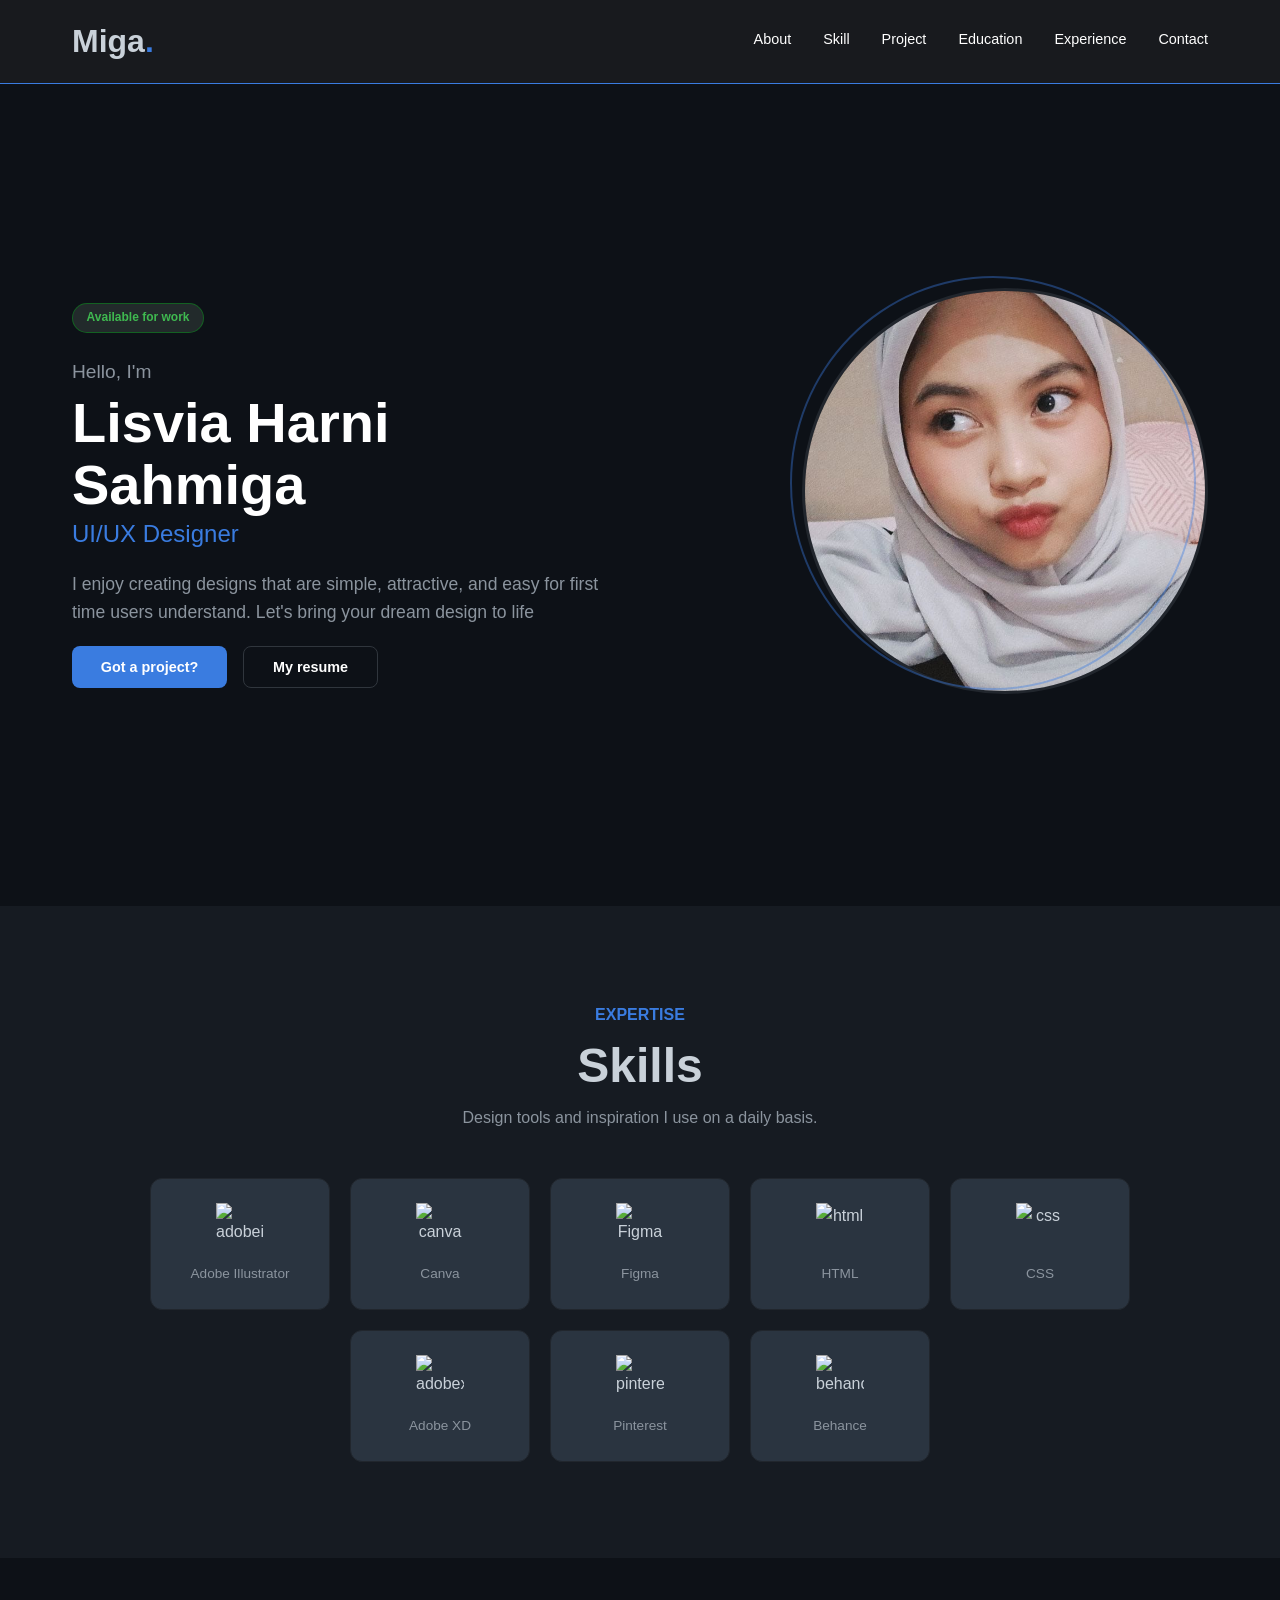
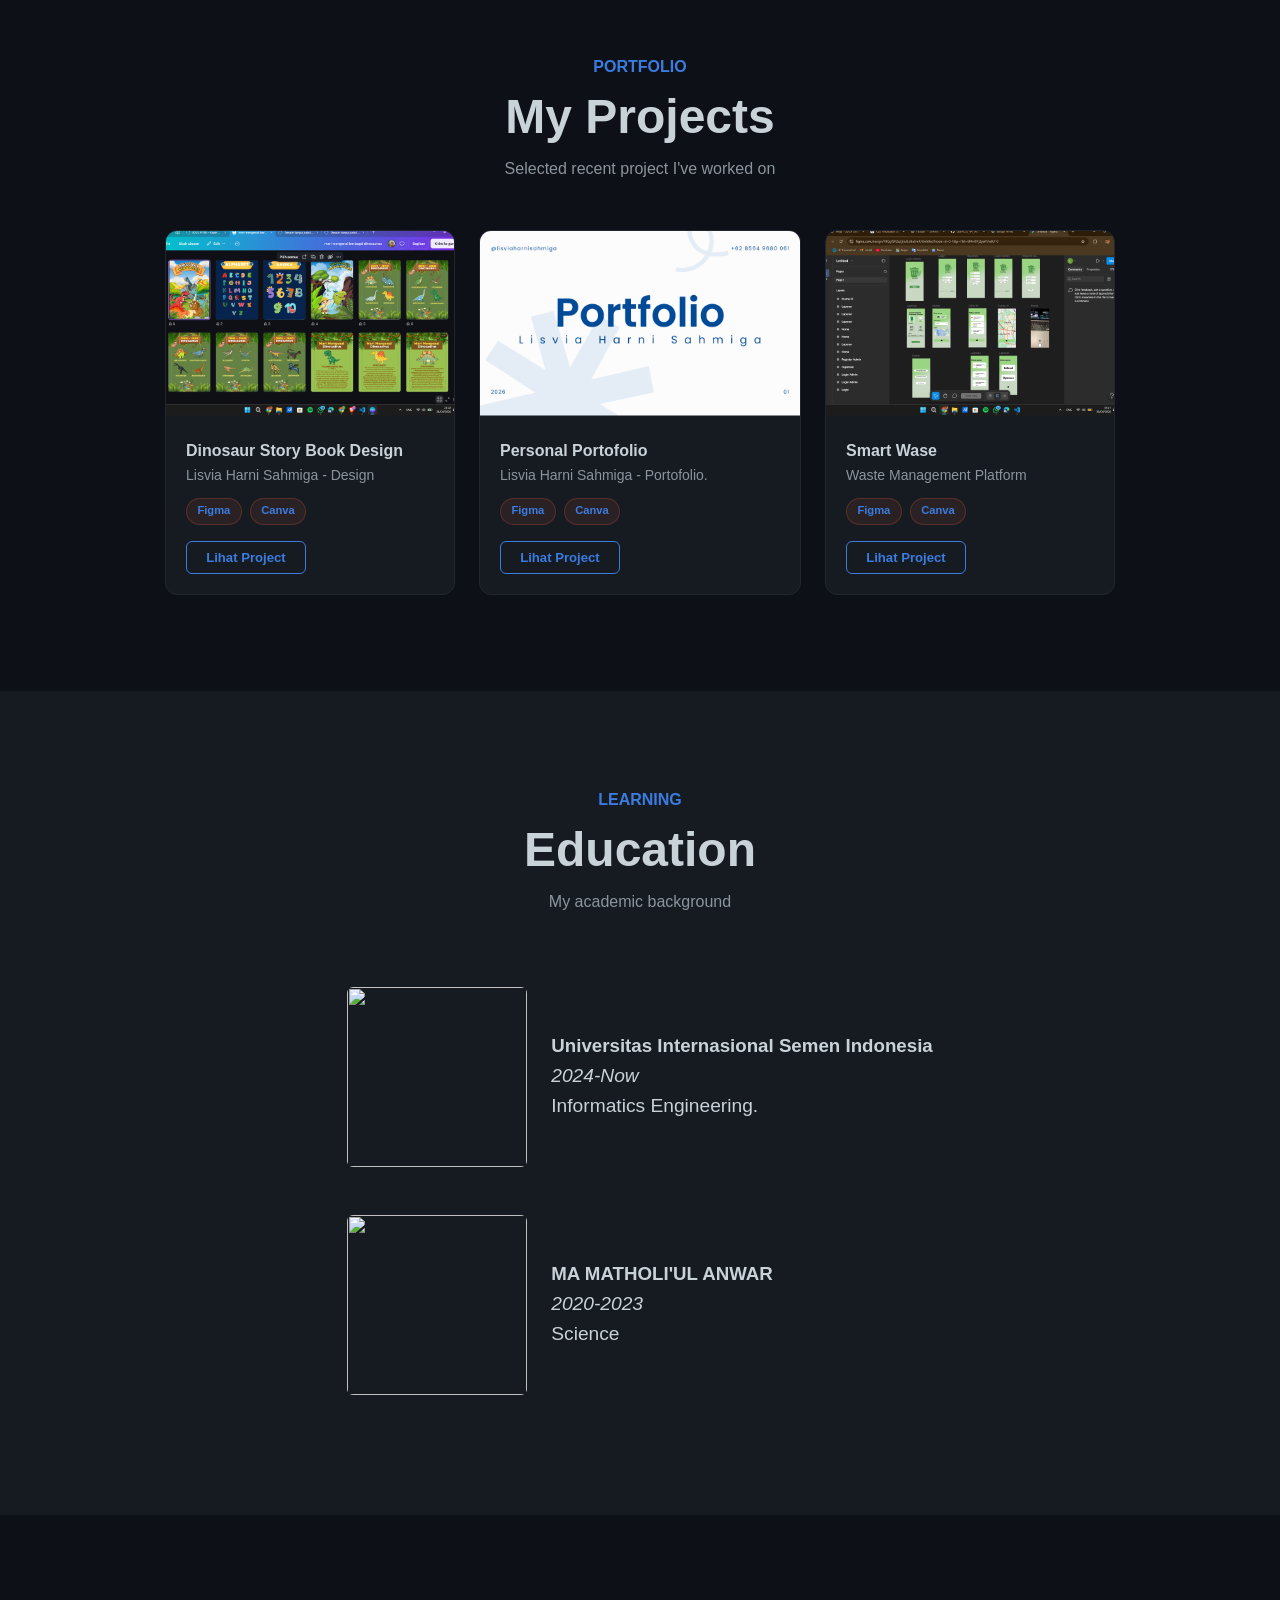
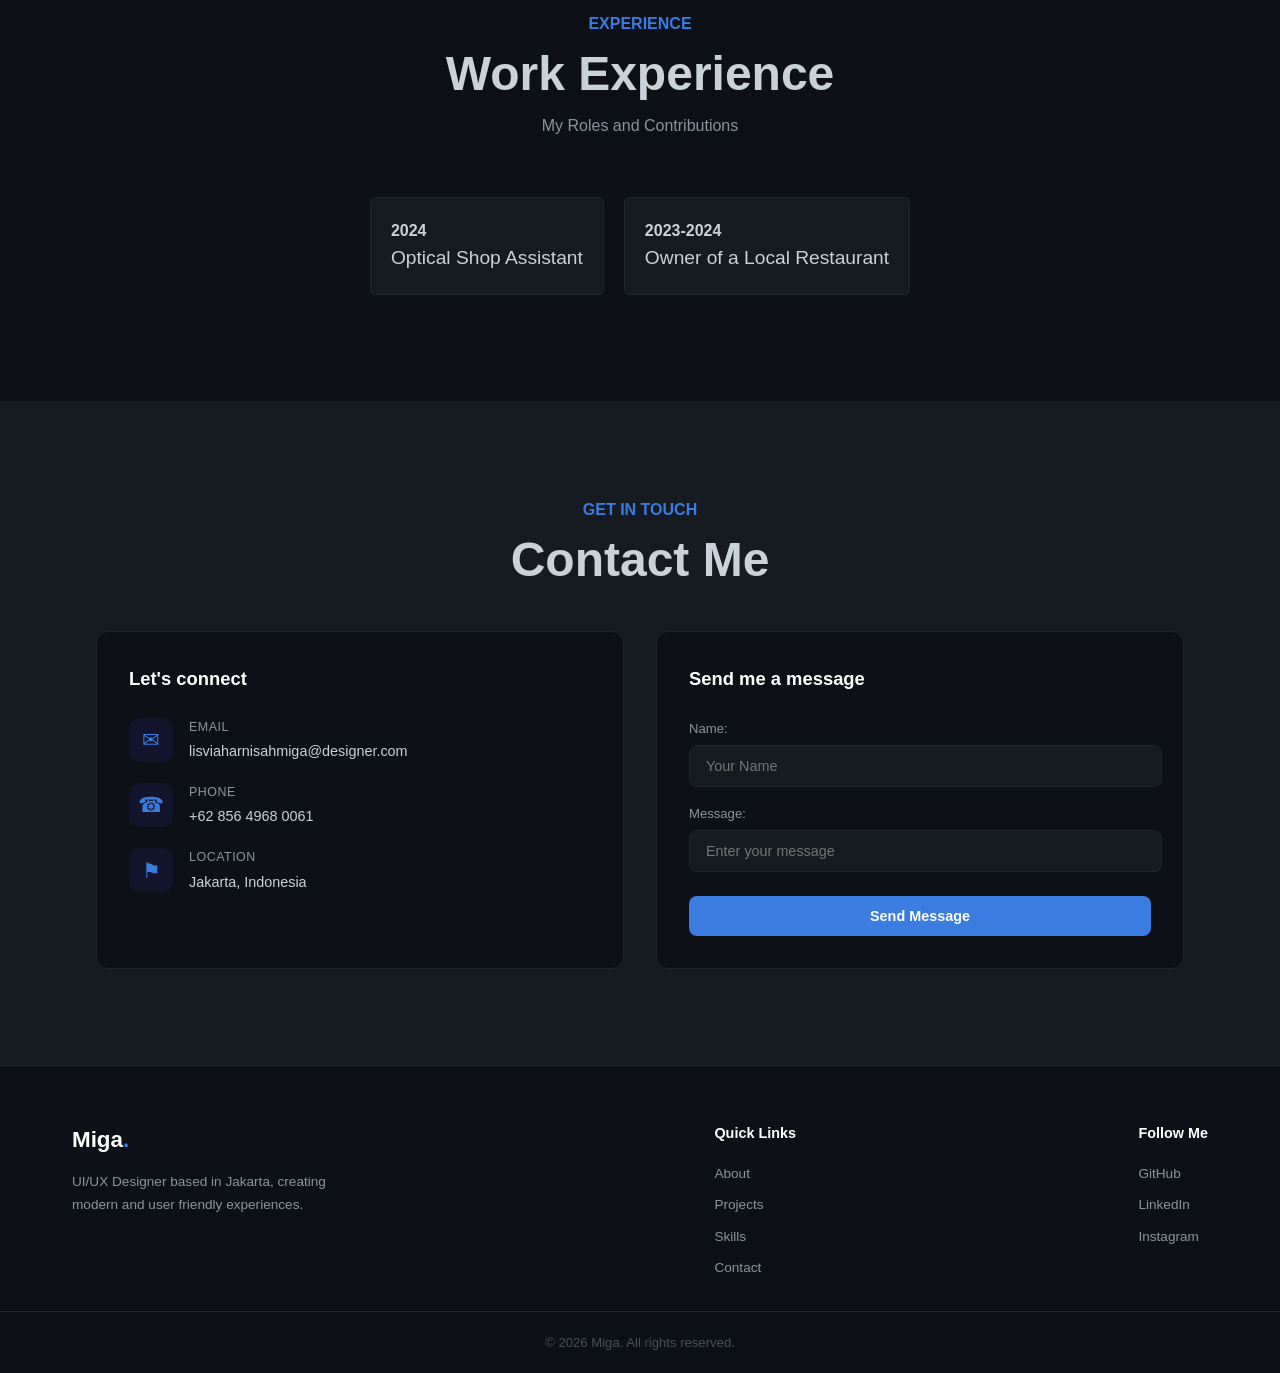
==== .vscode/LatihanCSS/index.HTML @ 1debda45 "first upload" ====
<!doctype html>
<html lang="en">
  <head>
    <meta charset="UTF-8" />
    <meta name="viewport" content="width=device-width, initial-scale=1.0" />
    <link href="style.css" rel="stylesheet" />
    <title>Belajar HTML</title>
  </head>

  <body id="body">
    <!-- Header -->
    <header>
      <h1>Miga<span class="accent">.</span></h1>
      <nav>
        <a href="#about-me">About</a>
        <a href="#skills">Skill</a>
        <a href="#projects">Project</a>
        <a href="#education">Education</a>
        <a href="#experience">Experience</a>
        <a href="#contact">Contact</a>
      </nav>
    </header>

    <!-- Main -->
    <main>
      <!-- Section About -->
      <section id="about-me">
        <div class="hero-kiri">
          <span class="badge">Available for work</span>
          <p class="greeting">Hello, I'm</p>
          <h2>Lisvia Harni Sahmiga</h2>
          <p class="role">UI/UX Designer</p>
          <p class="description">
            I enjoy creating designs that are simple, attractive, and easy for
                first time users understand.
                Let's bring your dream design to life
          </p>

          <div class="hero-tombol">
            <button class="btn-primary">Got a project?</button>
            <button class="btn-outline">My resume</button>
          </div>

        </div>

        <div class="hero-kanan">
          <div class="hero-img-wrapper">
          <img src="Lisvia.jpeg" width="3 00px" height="100px" />
          </div>
        </div>
      </section>

      <!-- Section Skill -->
      <section id="skills">
        <div class="section-header">
        <span class="section-label">Expertise</span>
        <h2>Skills</h2>
        <p class="section-desc">
          Design tools and inspiration I use on a daily basis.
        </p>
      </div>

        
          <ul>
            <li>
              <img
                src="https://upload.wikimedia.org/wikipedia/commons/thumb/f/fb/Adobe_Illustrator_CC_icon.svg/3840px-Adobe_Illustrator_CC_icon.svg.png"
                alt="adobeillustrator"
              />
              <p>Adobe Illustrator</p>
            </li>
            <li>
              <img
                src="https://freelogopng.com/images/all_img/1656733637logo-canva-png.png"
                alt="canva"
              />
              <p>Canva</p>
            </li>
            <li>
              <img
                src="https://upload.wikimedia.org/wikipedia/commons/3/33/Figma-logo.svg"
                alt="Figma"
              />
              <p>Figma</p>
            </li>
            <li>
              <img
                src="https://upload.wikimedia.org/wikipedia/commons/thumb/6/61/HTML5_logo_and_wordmark.svg/1280px-HTML5_logo_and_wordmark.svg.png?_=20170517184425"
                alt="html"
              />
              <p>HTML</p>
            </li>
            <li>
              <img
                src="https://upload.wikimedia.org/wikipedia/commons/thumb/d/d5/CSS3_logo_and_wordmark.svg/960px-CSS3_logo_and_wordmark.svg.png?_=20160530175649"
                alt="css"
              />
              <p>CSS</p>
            </li>
            <li>
              <img
                src="https://upload.wikimedia.org/wikipedia/commons/thumb/c/c2/Adobe_XD_CC_icon.svg/3840px-Adobe_XD_CC_icon.svg.png"
                alt="adobexd"
              />
              <p>Adobe XD</p>
            </li>
            <li>
              <img
                src="https://upload.wikimedia.org/wikipedia/commons/0/08/Pinterest-logo.png"
                alt="pinterest"
              />
              <p>Pinterest</p>
            </li>
            <li>
              <img
                src="https://static.vecteezy.com/system/resources/previews/021/495/988/non_2x/behance-logo-icon-free-png.png"
                alt="behance"
              />
              <p>Behance</p>
            </li>
            
          </ul>
       
      </section>

      <!-- Section Project -->
      <section id="projects">

      <div class="section-header">
        <span class="section-label">Portfolio</span>
        <h2>My Projects</h2>
        <p class="section-desc">
          Selected recent project I've worked on
        </p>
      </div>

      <div class="project-hero">
          <article>
            <div class="project-img">
              <img src="desain.png" alt="desain aku" />
            </div>
            <div class="project-body">
              <h4>Dinosaur Story Book Design</h4>
              <p>Lisvia Harni Sahmiga - Design</p>
              <div class="project-tags">
                <span>Figma</span>
                <span>Canva</span>
              </div>
              <button>Lihat Project</button>
          </article>

          <article>
            <div class="project-img">
              <img src="Porto.png" alt="portofolio" />
            </div>
            <div class="project-body">
              <h4>Personal Portofolio</h4>
              <p>Lisvia Harni Sahmiga - Portofolio.</p>
              <div class="project-tags">
                <span>Figma</span>
                <span>Canva</span>
              </div>
              <button>Lihat Project</button>
            </div>
          </article>

          <article>
            <div class="project-img">
              <img src="figma.png" alt="logo uisi" />
            </div>
            <div class="project-body">
              <h4>Smart Wase</h4>
              <p>Waste Management Platform</p>
              <div class="project-tags">
                <span>Figma</span>
                <span>Canva</span>
            </div>
            <button>Lihat Project</button>
          </article>

      </section>

      <!-- Section Education -->
      <section id="education">

      <div class="section-header">
        <span class="section-label">Learning</span>
        <h2>Education</h2>
        <p class="section-desc">My academic background</p>
      </div>


        <div class="education-card">
          <div class="box-card">
            <img
              src="https://encrypted-tbn0.gstatic.com/images?q=tbn:ANd9GcQFtuzTeRB5M42YUVvD_pCuQD440Aw2Ino_cg&s"
            />
            <div>
              <h3>Universitas Internasional Semen Indonesia</h3>
              <p><em>2024-Now</em></p>
              <p>Informatics Engineering.</p>
            </div>
          </div>

          <div class="box-card">
            <img
              src="https://upload.wikimedia.org/wikipedia/id/4/42/Logo_MA_Matholi%27ul_Anwar.png"
            />
            <div>
              <h3>MA MATHOLI'UL ANWAR</h3>
              <p><em>2020-2023</em></p>
              <p>Science</p>
            </div>
          </div>
        </div>
      </section>

      <!-- Section Experience -->
      <section id="experience">
              <div class="section-header">
        <span class="section-label">Experience</span>
        <h2>Work Experience</h2>
        <p class="section-desc">
          My Roles and Contributions
        </p>
      </div>

        <div class="experience-hero">
          <div>
            <h4>2024</h4>
            <p>Optical Shop Assistant</p>
          </div>

          <div>
            <h4>2023-2024</h4>
            <p>Owner of a Local Restaurant</p>
          </div>
        </div>
      </section>

      <!-- Section Contact -->
      <section id="contact">
        <div class="section-header">
        <span class="section-label">Get in touch</span>
        <h2>Contact Me</h2>
        
      </div>

        <div class="contact-wrapper">
          <div class="contact-info">
            <h3>Let's connect</h3>
            <div class="info-item">
              <span class="info-icon">&#9993;</span>
              <div>
                <p class="info-label">Email</p>
                <p>lisviaharnisahmiga@designer.com</p>
              </div>
            </div>
            <div class="info-item">
              <span class="info-icon">&#9742;</span>
              <div>
                <p class="info-label">Phone</p>
                <p>+62 856 4968 0061</p>
              </div>
            </div>
            <div class="info-item">
              <span class="info-icon">&#9873;</span>
              <div>
                <p class="info-label">Location</p>
                <p>Jakarta, Indonesia</p>
              </div>
            </div>
          </div>

          <div class="contact-form">
            <h3>Send me a message</h3>
        <form action="" class="form">
          <div>
            <label for="name">Name:</label>
            <input type="text" placeholder="Your Name" />
          </div>
          <div>
            <label for="message">Message:</label>
            <input type="text" placeholder="Enter your message" />
          </div>
          <button>Send Message</button>
        </form>
        </div>

      </section>
    </main>

    <!-- Footer -->
      <footer>
      <div class="footer-content">
        <div class="footer-brand">
          <h3>Miga<span class="accent">.</span></h3>
          <p>
            UI/UX Designer based in Jakarta, creating modern and 
            user friendly experiences.
          </p>
        </div>
        <div class="footer-links">
          <h4>Quick Links</h4>
          <a href="#about-me">About</a>
          <a href="#project">Projects</a>
          <a href="#skill">Skills</a>
          <a href="#contact">Contact</a>
        </div>
        <div class="footer-social">
          <h4>Follow Me</h4>
          <a href="">GitHub</a>
          <a href="#">LinkedIn</a>
          <a href="#">Instagram</a>
        </div>
      </div>
      <div class="footer-bottom">
        <p>&copy; 2026 Miga. All rights reserved.</p>
      </div>
    </footer>
  </body>
</html>
---- .vscode/LatihanCSS/style.css ----
* {
  box-sizing: content-box;
  margin: 0;
  padding: 0;
}

* h2 {
  font-size: 3rem;
  align-items: center;
}

* p {
  font-size: 1.2rem;
}

.section-header {
  display: flex;
  flex-direction: column;
  align-items: center;
  gap: 0;
}

.section-label {
  font-size: 1rem;
  font-weight: 600;
  text-transform: uppercase;
  color: #3a7ce0;
}

.section-desc {
  font-size: 1rem;
  color: #8b949e;
  max-width: 520px;
  text-align: center;
}


body {
  font-family: Arial;
  background-color: #0d1117;
  color: #c9d1d9;
  line-height: 1.6;
}

.accent {
  color: #3a7ce0;
}

header {
  background-color: rgba(26, 28, 32, 0.9);
  padding: 1rem 4.5rem;
  display: flex;
  align-items: center;
  justify-content: space-between;
  position: sticky;
  top: 0;
  z-index: 100;
  border-bottom: 1px solid #3a7ce0;
}

nav a {
  color: #ffffff;
  font-size: 0.9rem;
  text-decoration: none;
  position: relative;
  padding-bottom: 4px;
  transition: color 0.3s;
}

nav {
  display: flex;
  gap: 2rem;
  align-items: center;
}

nav a:hover {
  color: #574e4e;
}

/* Section About me */

#about-me {
  background-color: #0d1117;
  padding: 6rem 4.5rem;
  display: flex;
  align-items: center;
  justify-content: space-between;
  gap: 3rem;
  min-height: 70vh;
}

.hero-kiri {
  max-width: 550px;
}

.hero-kiri h2 {
  font-size: 3.5rem;
  font-weight: 800;
  color: #ffffff;
  margin-bottom: 0rem;
  line-height: 1.1;
}

.hero-kiri .greeting {
  font-size: 1.2rem;
  color: #8b949e;
  margin-bottom: 0.25rem;
}

.hero-kiri .role {
  font-size: 1.5rem;
  color: #3a7ce0;
  margin-bottom: 1rem;
}

.hero-kiri .description {
  font-size: 1.1rem;
  color: #8b949e;
  margin-bottom: 0.25rem;
}

.badge {
  display: inline-block;
  font-size: 0.75rem;
  font-weight: 600;
  color: #3fb950;
  background-color: #97b29b28;
  border: 1px solid #07931c88;
  padding: 0.3rem 0.85rem;
  border-radius: 50px;
  margin-bottom: 1.5rem;
}

.hero-img-wrapper {
  position: relative;
}

.hero-img-wrapper::before {
  content: "";
  position: absolute;
  top: -12px;
  left: -12px;
  right: 12px;
  bottom: 12px;
  border: 2px solid #3a7ce0;
  border-radius: 50%;
  opacity: 0.4;
}

.hero-kanan img {
  width: 400px;
  height: 400px;
  object-fit: cover;
  border-radius: 50%;
  border: 3px solid #21262d;
  transition: border-color 0.3s;
}


.hero-tombol {
  display: flex;
  gap: 1rem;
  margin-top: 20px;
}

.btn-primary {
  padding: 0.75rem 1.8rem;
  background-color: #3a7ce0;
  color: #ffffff;
  border: none;
  border-radius: 8px;
  font-size: 0.9rem;
  font-weight: 600;
  cursor: pointer;

  transition:
    background-color 0.3s,
    transform 0.2s;
}

.btn-primary:hover {
  background-color: #3a7ce0;
  transform: translateY(-2px);
}

.btn-outline {
  padding: 0.75rem 1.8rem;
  background-color: transparent;
  color: #ffffff;
  border: 1px solid #30363d;
  border-radius: 8px;
  font-size: 0.9rem;
  font-weight: 600;
  cursor: pointer;
  transition:
    border-color 0.3s,
    transform 0.2s;
}

.btn-outline:hover {
  border-color: #3a7ce0;
  transform: translateY(-2px);
}

/* Section Skills */

#skills {
  background-color: #161b22;
  padding: 6rem 6rem;
  display: flex;
  flex-direction: column;
  align-items: center;
  gap: 3rem;
}

#skills ul {
  display: flex;
  flex-wrap: wrap;
  gap: 1.25rem;
  justify-content: center;
  list-style: none;
}

#skills ul li {
  background-color: #2a3440;
  border: 1px solid #21262d;
  border-radius: 12px;
  padding: 1.5rem;
  width: 130px;
  text-align: center;
  transition:
    transform 0.3s,
    border-color 0.3s;
}

.skill-hero img {
  width: 100px;
  height: 100px;
  object-fit: contain;
  margin-bottom: 0.5rem;
}

#skills ul li:hover {
  border-color: #3a7ce0;
  transform: translateY(-4px);
}

#skills ul li img {
  width: 48px;
  height: 48px;
  margin: 0 auto 0.75rem;
  display: block;
}

#skills ul li p {
  font-size: 0.85rem;
  color: #8b949e;
  font-weight: 500;
}

/* Section Projects */

#projects {
  background-color: #0d1117;
  padding: 6rem 6rem;
  display: flex;
  flex-direction: column;
  align-items: center;
  gap: 3rem;
}

.project-hero {
  display: flex;
  grid-template-columns: repeat(auto-fill, minmax(280px, 1fr));
  gap: 1.5rem;
  text-align: left;
}

.project-hero article {
  background-color: #161b22;
  border: 1px solid #21262d;
  border-radius: 12px;
  overflow: hidden;
  transition:
    transform 0.3s,
    border-color 0.3s,
    box-shadow 0.3s;
}

.project-hero article:hover {
  transform: translateY(-6px);
  border-color: #3a7ce0;
  box-shadow: 0 12px 30px rgba(0, 0, 0, 0.4);
}

.project-img {
  overflow: hidden;
}

.project-img img {
  width: 100%;
  height: 180px;
  object-fit: cover;
  transition: transform 0.4s;
  transform: scale(1.05);
}

.project-body {
  padding: 1.25rem;
}

.project-body h3 {
  font-size: 1.05rem;
  font-weight: 600;
  color: #ffffff;
  margin-bottom: 0.5rem;
}

.project-body p {
  font-size: 0.875rem;
  color: #8b949e;
  margin-bottom: 0.75rem;
  line-height: 1.6;
}

.project-tags {
  display: flex;
  gap: 0.5rem;
  margin-bottom: 1rem;
  flex-wrap: wrap;
}

.project-tags span {
  font-size: 0.7rem;
  font-weight: 600;
  color: #3a7ce0;
  background-color: rgba(224, 90, 58, 0.1);
  border: 1px solid rgba(224, 90, 58, 0.25);
  padding: 0.2rem 0.65rem;
  border-radius: 50px;
}

.project-body button {
  padding: 0.5rem 1.2rem;
  background-color: transparent;
  color: #3a7ce0;
  border: 1px solid #3a7ce0;
  border-radius: 6px;
  font-size: 0.82rem;
  font-weight: 600;
  cursor: pointer;
  transition:
    background-color 0.3s,
    color 0.3s;
}

.project-body button:hover {
  background-color: #3a7ce0;
  color: #ffffff;
}

/* Section Education */
#education {
  background-color: #161b22;
  padding: 6rem 6rem;
  display: flex;
  flex-direction: column;
  align-items: center;
  gap: 3rem;
}

.box-card {
  display: flex;
  align-items: center;
  padding: 1.5rem;
}

.box-card img {
  width: 180px;
  height: 180px;
  object-fit: cover;
  border-radius: 6px;
  margin-right: 1.5rem;
}

/* Section Experience */
#experience {
  background-color: #0d1117;
  padding: 6rem 6rem;
  display: flex;
  flex-direction: column;
  align-items: center;
  gap: 3rem;
}

.experience-hero {
  display: flex;
}

.experience-hero div {
  margin: 10px;
  padding: 20px;
  background-color: #161b22;
  border: 1px solid #21262d;
  border-radius: 5px;
  overflow: hidden;
  transition:
    transform 0.3s,
    border-color 0.3s,
    box-shadow 0.3s;
}

.experience-hero div:hover {
  transform: translateY(-6px);
  border-color: #3a7ce0;
  box-shadow: 0 12px 30px rgba(0, 0, 0, 0.4);
}

/* Section Contact */
#contact {
  background-color: #161b22;
  padding: 6rem 6rem;
  align-items: center;
  gap: 3rem;
}

#contact h2 {
  text-align: center;
  margin-bottom: 2rem;
}

.contact-wrapper {
  display: flex;
  gap: 2rem;
  align-items: stretch;
  text-align: left;
}

.contact-info {
  flex: 1;
  background-color: #0d1117;
  border: 1px solid #21262d;
  border-radius: 12px;
  padding: 2rem;
}

.contact-info h3 {
  font-size: 1.15rem;
  font-weight: 600;
  color: #ffffff;
  margin-bottom: 1.5rem;
}

.info-item {
  display: flex;
  align-items: flex-start;
  gap: 1rem;
  margin-bottom: 1.25rem;
}

.info-icon {
  font-size: 1.3rem;
  color: #3a7ce0;
  width: 44px;
  height: 44px;
  display: flex;
  align-items: center;
  justify-content: center;
  background-color: rgba(58, 61, 224, 0.1);
  border-radius: 10px;
  flex-shrink: 0;
}

.info-item .info-label {
  font-size: 0.78rem;
  color: #8b949e;
  margin-bottom: 0.15rem;
  text-transform: uppercase;
  letter-spacing: 0.5px;
}

.info-item p {
  font-size: 0.9rem;
  color: #c9d1d9;
}

.contact-form {
  flex: 1;
  gap: 12px;
  background-color: #0d1117;
  border: 1px solid #21262d;
  border-radius: 12px;
  padding: 2rem;
}

.contact-form h3 {
  font-size: 1.15rem;
  font-weight: 600;
  color: #ffffff;
  margin-bottom: 1.5rem;
}

.contact-form form div {
  margin-bottom: 1rem;
}

.contact-form label {
  display: block;
  font-size: 0.82rem;
  color: #8b949e;
  margin-bottom: 0.4rem;
}

.contact-form input,
.contact-form textarea {
  width: 95%;
  padding: 0.75rem 1rem;
  background-color: #161b22;
  border: 1px solid #21262d;
  border-radius: 8px;
  color: #ffffff;
  font-size: 0.9rem;
  font-family: inherit;
  outline: none;
  transition: border-color 0.3s;
  resize: vertical;
}

.contact-form input:focus,
.contact-form textarea:focus {
  border-color: #3a7ce0;
}

.contact-form button {
  width: 100%;
  padding: 0.75rem 0;
  background-color: #3a7ce0;
  color: #ffffff;
  border: none;
  border-radius: 8px;
  font-size: 0.9rem;
  font-weight: 600;
  cursor: pointer;
  margin-top: 0.5rem;
  transition:
    background-color 0.3s,
    transform 0.2s;
}

.contact-form button:hover {
  background-color: #3a7ce0;
  transform: translateY(-2px);
}

/* Section footer */
footer {
  background-color: #0d1117;
  border-top: 1px solid #21262d;
  padding: 0;
}

.footer-content {
  display: flex;
  justify-content: space-between;
  gap: 3rem;
  padding: 3.5rem 4.5rem 2rem;
}

.footer-brand {
  max-width: 300px;
}

.footer-brand h3 {
  font-size: 1.4rem;
  font-weight: 700;
  color: #ffffff;
  margin-bottom: 0.75rem;
}

.footer-brand p {
  font-size: 0.85rem;
  color: #8b949e;
  line-height: 1.7;
}

.footer-links,
.footer-social {
  display: flex;
  flex-direction: column;
  gap: 0.6rem;
}

.footer-links h4,
.footer-social h4 {
  font-size: 0.9rem;
  font-weight: 600;
  color: #ffffff;
  margin-bottom: 0.5rem;
}

.footer-links a,
.footer-social a {
  font-size: 0.85rem;
  color: #8b949e;
  text-decoration: none;
  transition: color 0.3s;
}

.footer-links a:hover,
.footer-social a:hover {
  color: #3a9be0;
}

.footer-bottom {
  border-top: 1px solid #21262d;
  text-align: center;
  padding: 1.25rem 4.5rem;
}

.footer-bottom p {
  font-size: 0.82rem;
  color: #484f58;
}
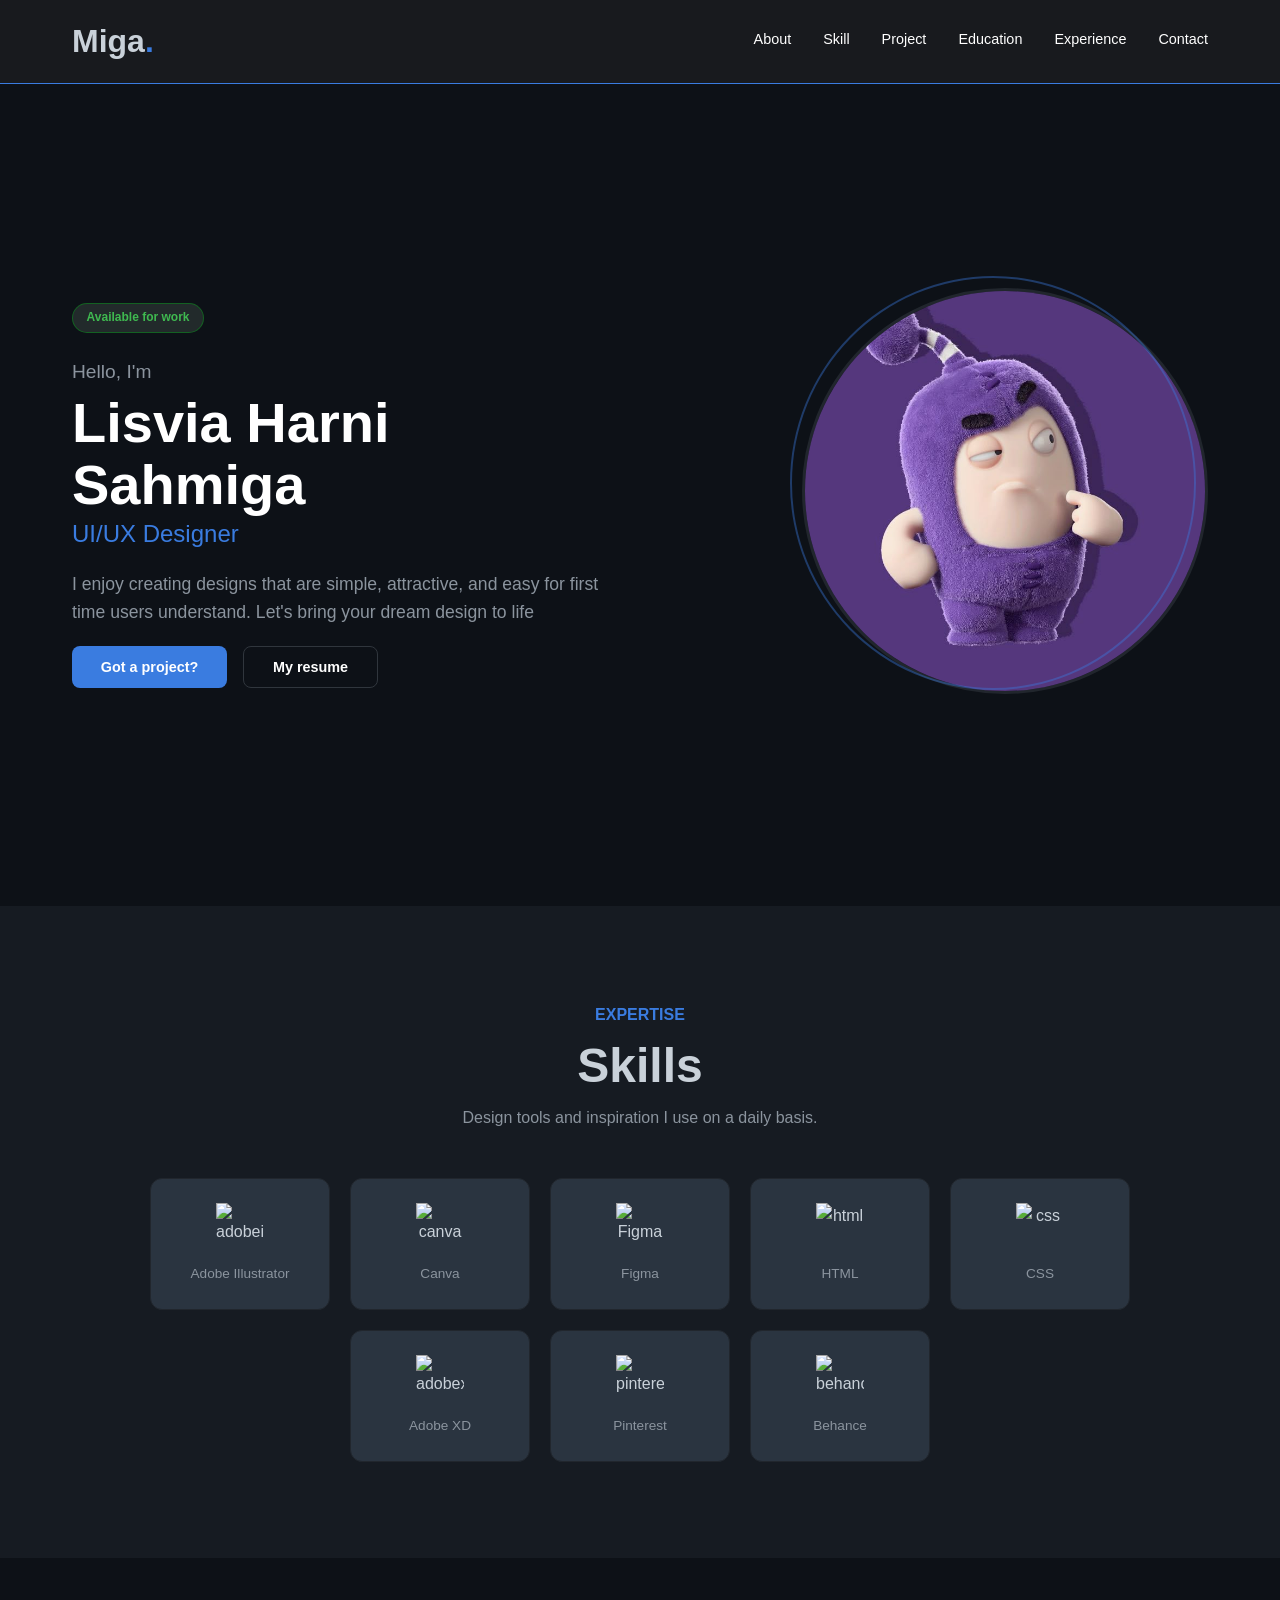
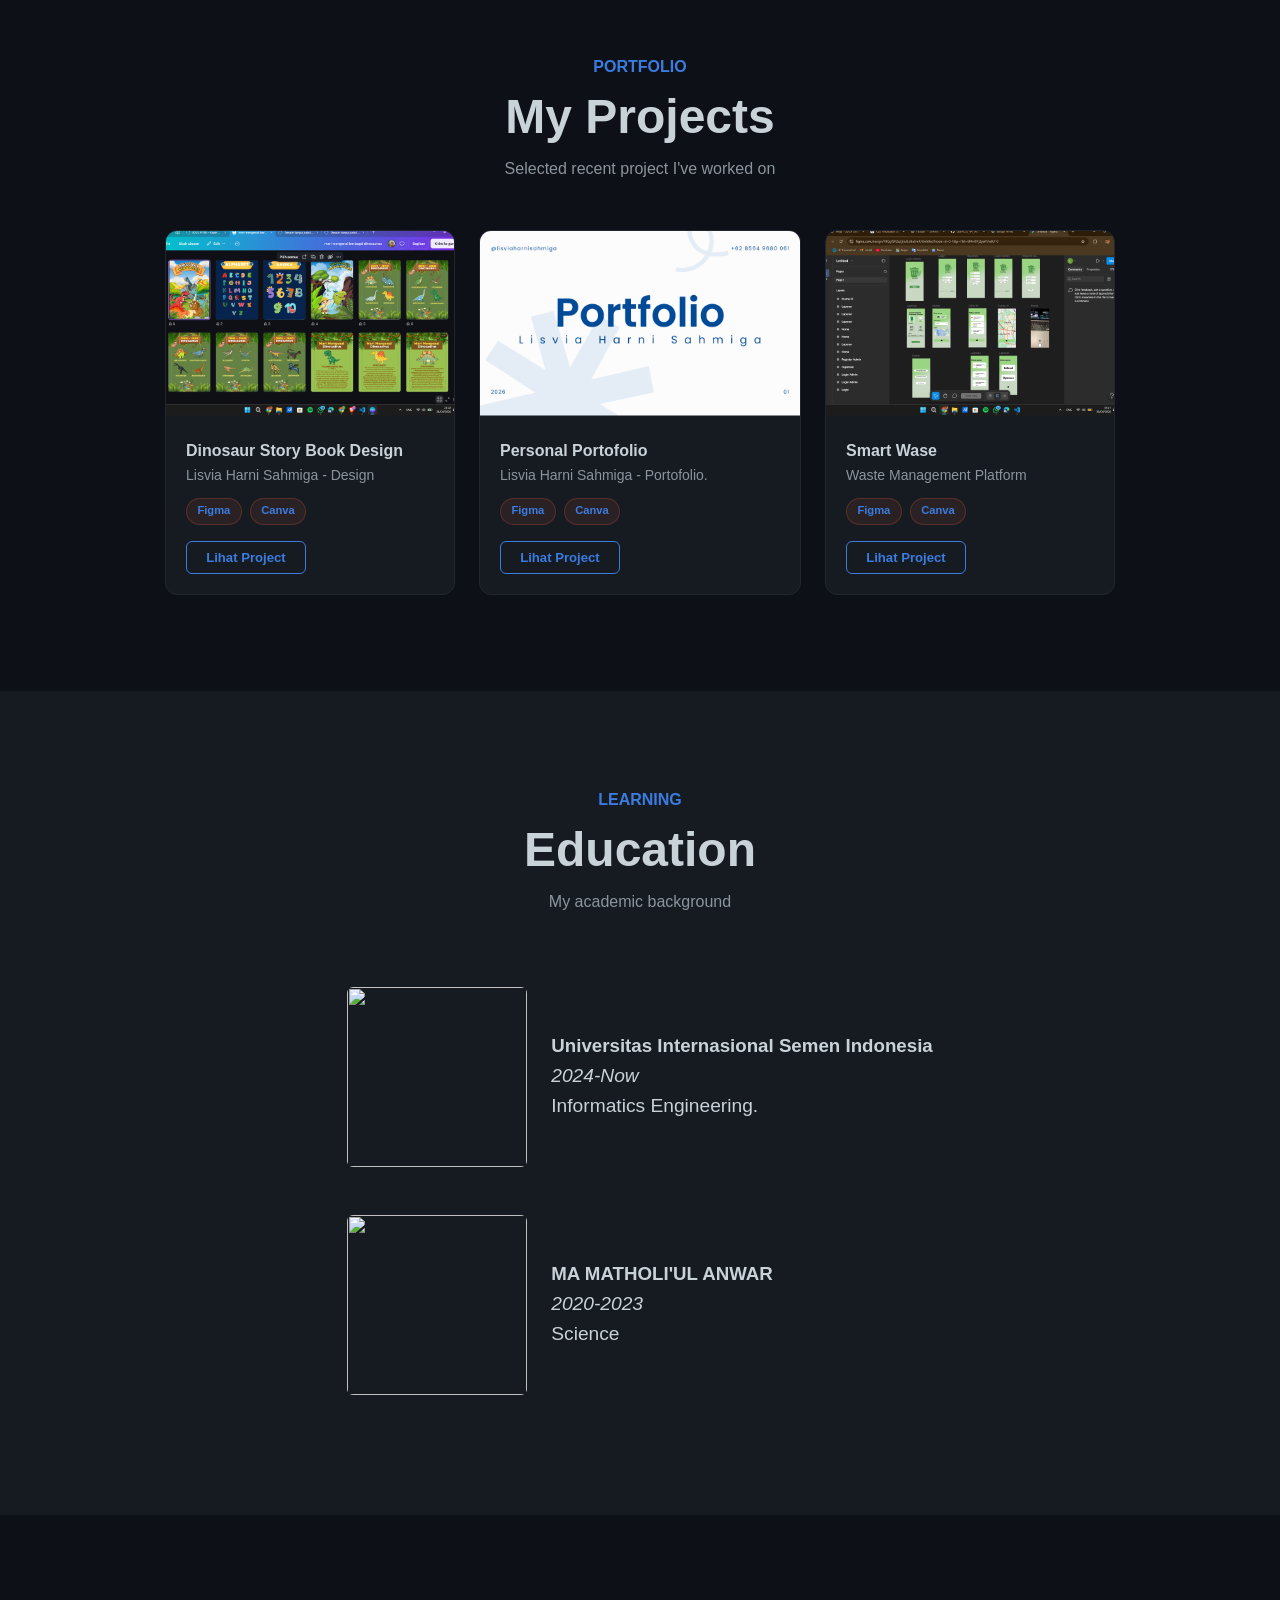
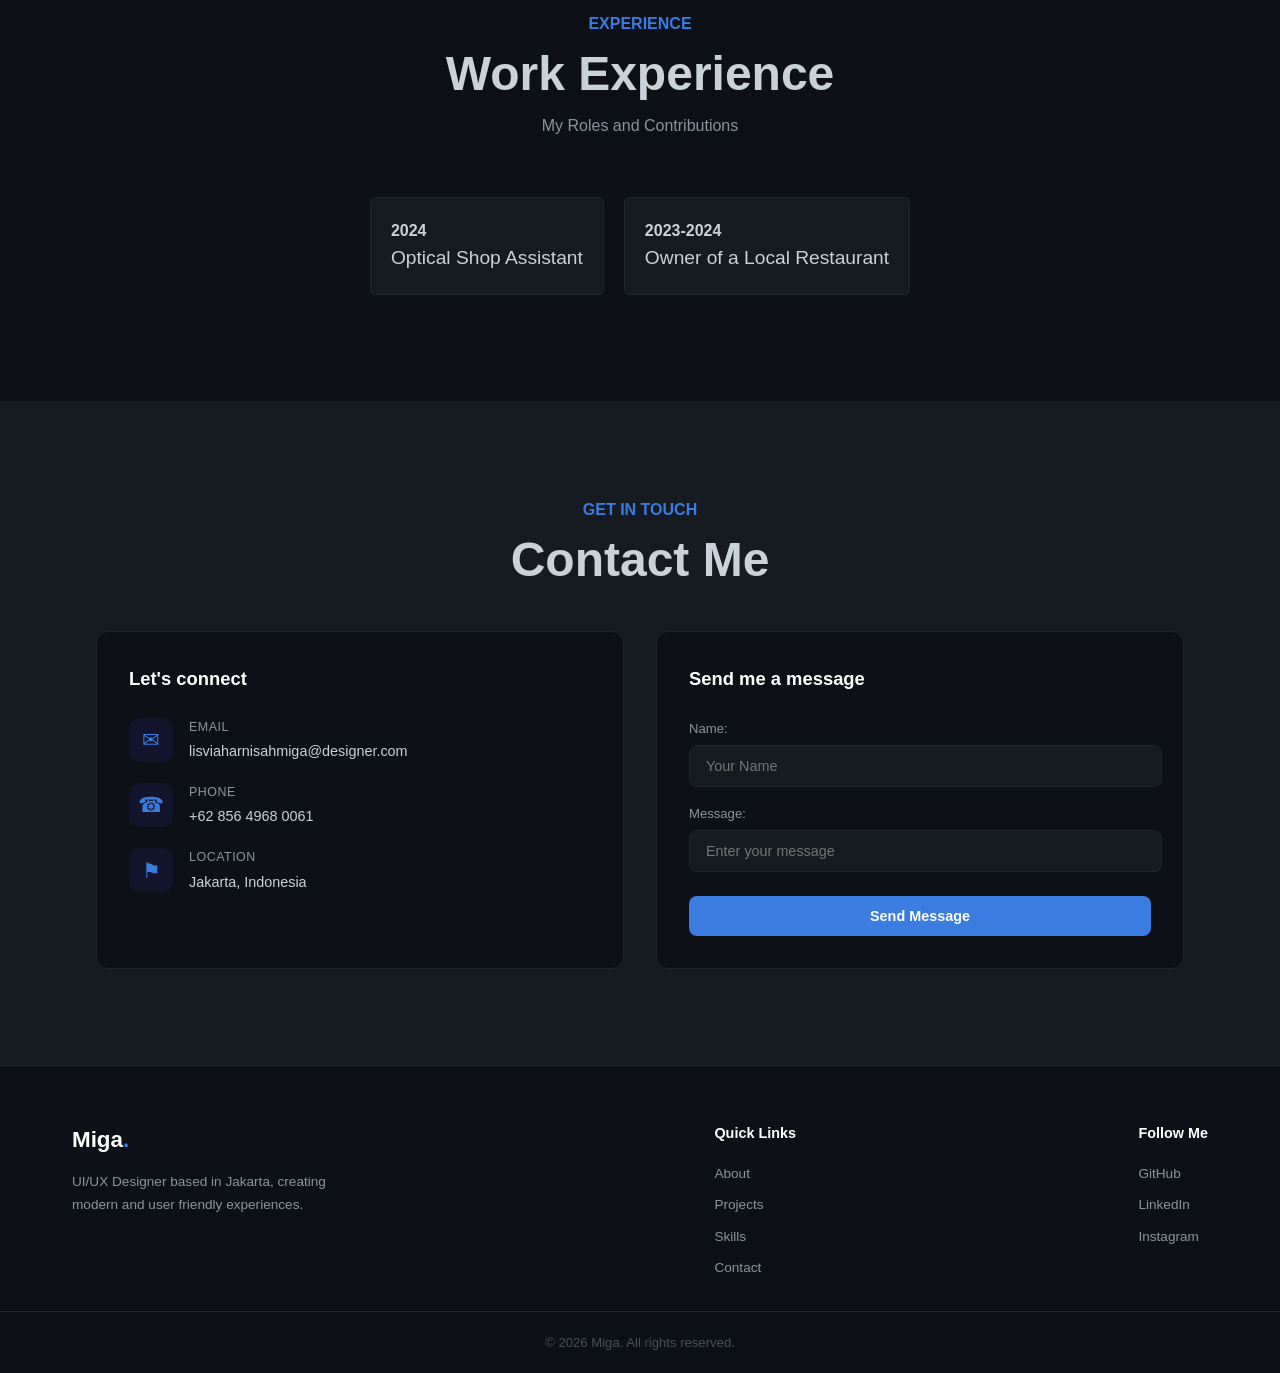
==== commit 70ef25f5: "menambah screenshot" ====
--- a/.vscode/LatihanCSS/index.HTML
+++ b/.vscode/LatihanCSS/index.HTML
@@ -45,7 +45,7 @@
 
         <div class="hero-kanan">
           <div class="hero-img-wrapper">
-          <img src="Lisvia.jpeg" width="3 00px" height="100px" />
+          <img src="oddbods.jpeg" width="3 00px" height="100px" />
           </div>
         </div>
       </section>
